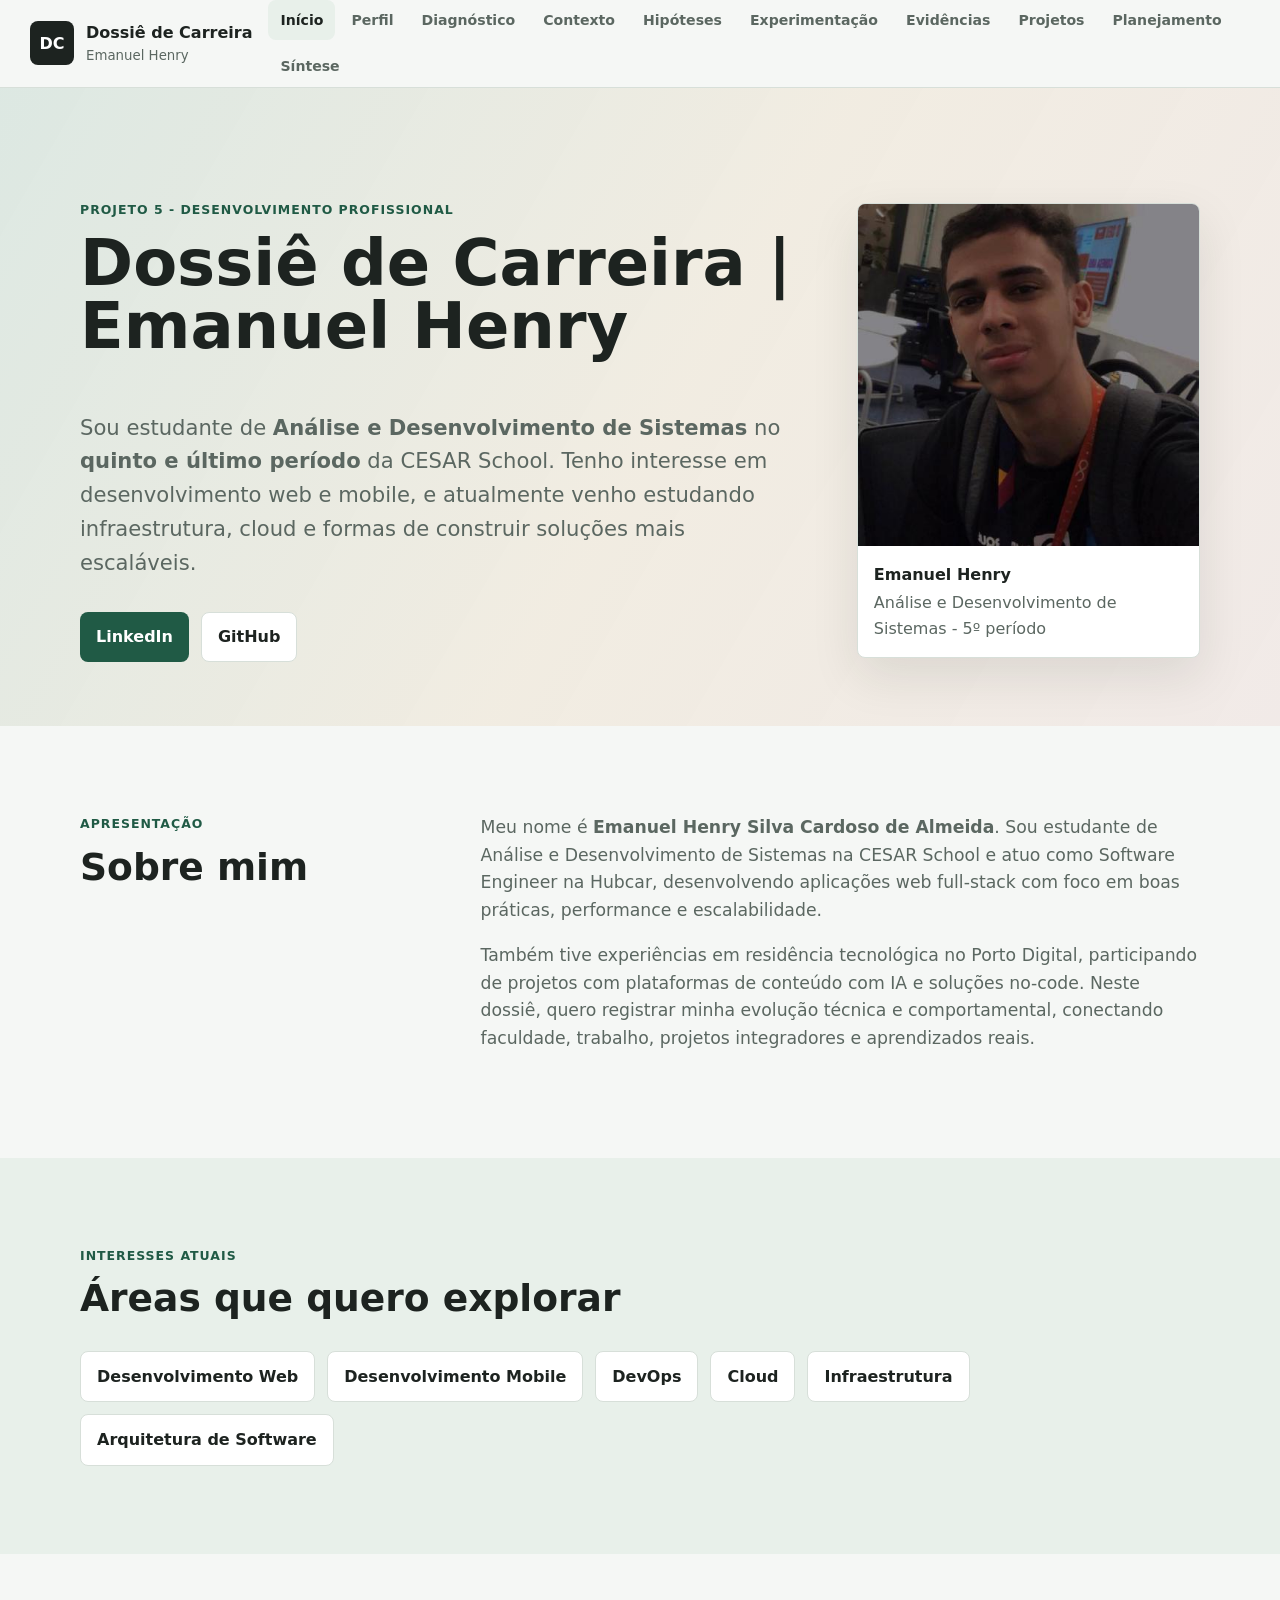
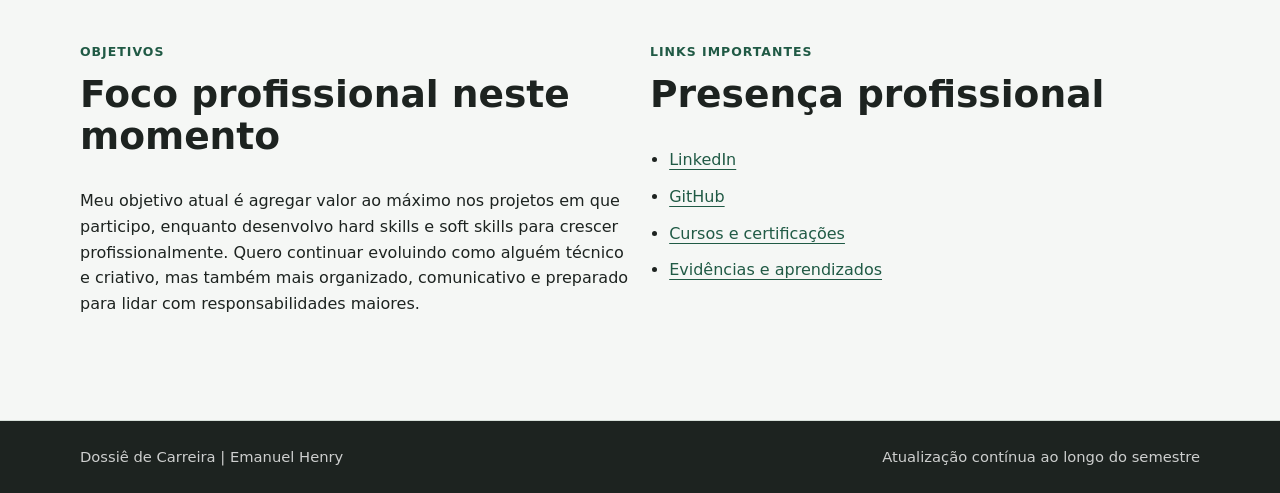
==== index.html @ 94f61503 "first commit" ====
<!doctype html>
<html lang="pt-BR">
  <head>
    <meta charset="utf-8">
    <meta name="viewport" content="width=device-width, initial-scale=1">
    <meta
      name="description"
      content="Dossiê de Carreira desenvolvido para registrar trajetória acadêmica, profissional e comportamental."
    >
    <title>Dossiê de Carreira | Emanuel Henry</title>
    <link rel="stylesheet" href="assets/styles.css">
  </head>
  <body>
    <a class="skip-link" href="#conteudo">Ir para o conteúdo</a>

    <header class="site-header">
      <div class="container header-inner">
        <a class="brand" href="index.html" aria-label="Página inicial">
          <span class="brand-mark">DC</span>
          <span>
            <strong>Dossiê de Carreira</strong>
            <small>Emanuel Henry</small>
          </span>
        </a>

        <nav class="site-nav" aria-label="Navegação principal">
          <a aria-current="page" href="index.html">Início</a>
          <a href="perfil-profissional.html">Perfil</a>
          <a href="diagnostico-profissional.html">Diagnóstico</a>
          <a href="contexto-empregabilidade.html">Contexto</a>
          <a href="hipoteses-desenvolvimento.html">Hipóteses</a>
          <a href="experimentacao-pratica.html">Experimentação</a>
          <a href="evidencias-aprendizados.html">Evidências</a>
          <a href="projetos-percurso-academico.html">Projetos</a>
          <a href="planejamento-pos-faculdade.html">Planejamento</a>
          <a href="sintese-final.html">Síntese</a>
        </nav>
      </div>
    </header>

    <main id="conteudo">
      <section class="hero">
        <div class="container hero-grid">
          <div class="hero-copy">
            <p class="eyebrow">Projeto 5 - Desenvolvimento Profissional</p>
            <h1>Dossiê de Carreira | Emanuel Henry</h1>
            <p class="lead">
              Sou estudante de <strong>Análise e Desenvolvimento de Sistemas</strong>
              no <strong>quinto e último período</strong> da CESAR School. Tenho
              interesse em desenvolvimento web e mobile, e atualmente venho
              estudando infraestrutura, cloud e formas de construir soluções
              mais escaláveis.
            </p>
            <div class="hero-actions" aria-label="Links principais">
              <a class="button primary" href="https://www.linkedin.com/in/emanuel-henry-3728a9303" target="_blank" rel="noreferrer">LinkedIn</a>
              <a class="button secondary" href="https://github.com/henryzera" target="_blank" rel="noreferrer">GitHub</a>
            </div>
          </div>

          <figure class="profile-panel">
            <img src="assets/profile.jpeg" alt="Foto profissional de Emanuel Henry">
            <figcaption>
              <strong>Emanuel Henry</strong>
              <span>Análise e Desenvolvimento de Sistemas - 5º período</span>
            </figcaption>
          </figure>
        </div>
      </section>

      <section class="section">
        <div class="container split">
          <div>
            <p class="section-kicker">Apresentação</p>
            <h2>Sobre mim</h2>
          </div>
          <div class="prose">
            <p>
              Meu nome é <strong>Emanuel Henry Silva Cardoso de Almeida</strong>.
              Sou estudante de Análise e Desenvolvimento de Sistemas na CESAR
              School e atuo como Software Engineer na Hubcar, desenvolvendo
              aplicações web full-stack com foco em boas práticas, performance e
              escalabilidade.
            </p>
            <p>
              Também tive experiências em residência tecnológica no Porto
              Digital, participando de projetos com plataformas de conteúdo com
              IA e soluções no-code. Neste dossiê, quero registrar minha evolução
              técnica e comportamental, conectando faculdade, trabalho, projetos
              integradores e aprendizados reais.
            </p>
          </div>
        </div>
      </section>

      <section class="section alt">
        <div class="container">
          <div class="section-heading">
            <p class="section-kicker">Interesses atuais</p>
            <h2>Áreas que quero explorar</h2>
          </div>

          <div class="tag-grid" aria-label="Áreas de interesse">
            <span>Desenvolvimento Web</span>
            <span>Desenvolvimento Mobile</span>
            <span>DevOps</span>
            <span>Cloud</span>
            <span>Infraestrutura</span>
            <span>Arquitetura de Software</span>
          </div>
        </div>
      </section>

      <section class="section">
        <div class="container two-columns">
          <article>
            <p class="section-kicker">Objetivos</p>
            <h2>Foco profissional neste momento</h2>
            <p>
              Meu objetivo atual é agregar valor ao máximo nos projetos em que
              participo, enquanto desenvolvo hard skills e soft skills para
              crescer profissionalmente. Quero continuar evoluindo como alguém
              técnico e criativo, mas também mais organizado, comunicativo e
              preparado para lidar com responsabilidades maiores.
            </p>
          </article>

          <article>
            <p class="section-kicker">Links importantes</p>
            <h2>Presença profissional</h2>
            <ul class="link-list">
              <li><a href="https://www.linkedin.com/in/emanuel-henry-3728a9303" target="_blank" rel="noreferrer">LinkedIn</a></li>
              <li><a href="https://github.com/henryzera" target="_blank" rel="noreferrer">GitHub</a></li>
              <li><a href="perfil-profissional.html#certificacoes">Cursos e certificações</a></li>
              <li><a href="evidencias-aprendizados.html">Evidências e aprendizados</a></li>
            </ul>
          </article>
        </div>
      </section>
    </main>

    <footer class="site-footer">
      <div class="container footer-inner">
        <span>Dossiê de Carreira | Emanuel Henry</span>
        <span>Atualização contínua ao longo do semestre</span>
      </div>
    </footer>
  </body>
</html>
---- assets/styles.css ----
:root {
  --bg: #f5f7f5;
  --surface: #ffffff;
  --surface-alt: #e8f0ea;
  --ink: #1d2320;
  --muted: #5b6761;
  --line: #d7dfd9;
  --green: #2f7d5e;
  --green-dark: #205a45;
  --amber: #d08b36;
  --red: #bf4b45;
  --focus: #1c72b8;
  --shadow: 0 18px 48px rgba(29, 35, 32, 0.1);
  --radius: 8px;
  --max: 1120px;
}

* {
  box-sizing: border-box;
}

html {
  scroll-behavior: smooth;
}

body {
  margin: 0;
  background: var(--bg);
  color: var(--ink);
  font-family: Inter, ui-sans-serif, system-ui, -apple-system, BlinkMacSystemFont, "Segoe UI", sans-serif;
  line-height: 1.6;
}

img {
  display: block;
  max-width: 100%;
}

a {
  color: var(--green-dark);
  text-decoration-thickness: 0.08em;
  text-underline-offset: 0.22em;
}

a:hover {
  color: var(--red);
}

a:focus-visible,
button:focus-visible {
  outline: 3px solid var(--focus);
  outline-offset: 3px;
}

h1,
h2,
h3,
p {
  margin-top: 0;
}

h1 {
  max-width: 780px;
  font-size: clamp(2.35rem, 5vw, 4.75rem);
  line-height: 0.98;
  letter-spacing: 0;
}

h2 {
  font-size: clamp(1.55rem, 3vw, 2.35rem);
  line-height: 1.1;
  letter-spacing: 0;
}

h3 {
  font-size: 1.05rem;
  line-height: 1.25;
}

table {
  width: 100%;
  border-collapse: collapse;
  min-width: 740px;
}

th,
td {
  border-bottom: 1px solid var(--line);
  padding: 1rem;
  text-align: left;
  vertical-align: top;
}

th {
  background: var(--surface-alt);
  color: var(--ink);
  font-size: 0.82rem;
  text-transform: uppercase;
}

.skip-link {
  position: fixed;
  top: 0.75rem;
  left: 0.75rem;
  z-index: 20;
  transform: translateY(-160%);
  background: var(--ink);
  color: #fff;
  padding: 0.7rem 1rem;
  border-radius: var(--radius);
}

.skip-link:focus {
  transform: translateY(0);
}

.container {
  width: min(100% - 2rem, var(--max));
  margin-inline: auto;
}

.narrow {
  width: min(100% - 2rem, 820px);
}

.site-header {
  position: sticky;
  top: 0;
  z-index: 10;
  background: rgba(245, 247, 245, 0.94);
  border-bottom: 1px solid var(--line);
  backdrop-filter: blur(12px);
}

.site-header .container {
  width: min(100% - 2rem, 1220px);
}

.header-inner {
  display: flex;
  align-items: center;
  justify-content: space-between;
  gap: 1rem;
  min-height: 82px;
}

.brand {
  display: inline-flex;
  align-items: center;
  gap: 0.75rem;
  color: var(--ink);
  text-decoration: none;
  flex: 0 0 auto;
}

.brand-mark {
  display: grid;
  width: 44px;
  height: 44px;
  place-items: center;
  border-radius: var(--radius);
  background: var(--ink);
  color: #fff;
  font-weight: 800;
}

.brand strong,
.brand small {
  display: block;
}

.brand small {
  color: var(--muted);
}

.site-nav {
  display: flex;
  align-items: center;
  justify-content: flex-start;
  gap: 0.25rem;
  row-gap: 0.4rem;
  flex: 1 1 auto;
  min-width: 0;
  flex-wrap: wrap;
  overflow-x: visible;
  scrollbar-width: thin;
}

.site-nav a {
  flex: 0 0 auto;
  border-radius: var(--radius);
  color: var(--muted);
  font-size: 0.88rem;
  font-weight: 700;
  padding: 0.55rem 0.75rem;
  text-decoration: none;
}

.site-nav a:hover,
.site-nav a[aria-current="page"] {
  background: var(--surface-alt);
  color: var(--ink);
}

.hero {
  padding: clamp(4rem, 9vw, 7rem) 0 4rem;
  background:
    linear-gradient(120deg, rgba(47, 125, 94, 0.12), rgba(208, 139, 54, 0.1) 52%, rgba(191, 75, 69, 0.08)),
    var(--bg);
}

.hero-grid {
  display: grid;
  grid-template-columns: minmax(0, 1.35fr) minmax(280px, 0.65fr);
  gap: clamp(2rem, 5vw, 4rem);
  align-items: center;
}

.hero-copy {
  max-width: 820px;
}

.eyebrow,
.section-kicker {
  color: var(--green-dark);
  font-size: 0.78rem;
  font-weight: 800;
  letter-spacing: 0.08em;
  text-transform: uppercase;
}

.lead {
  max-width: 760px;
  color: var(--muted);
  font-size: clamp(1.1rem, 2vw, 1.32rem);
}

.hero-actions {
  display: flex;
  flex-wrap: wrap;
  gap: 0.75rem;
  margin-top: 2rem;
}

.button {
  display: inline-flex;
  align-items: center;
  justify-content: center;
  min-height: 44px;
  border-radius: var(--radius);
  font-weight: 800;
  padding: 0.72rem 1rem;
  text-decoration: none;
}

.button.primary {
  background: var(--green-dark);
  color: #fff;
}

.button.secondary {
  background: var(--surface);
  color: var(--ink);
  border: 1px solid var(--line);
}

.profile-panel {
  margin: 0;
  overflow: hidden;
  border: 1px solid var(--line);
  border-radius: var(--radius);
  background: var(--surface);
  box-shadow: var(--shadow);
}

.profile-panel img {
  width: 100%;
  aspect-ratio: 1;
  object-fit: cover;
}

.profile-panel figcaption {
  display: grid;
  gap: 0.2rem;
  padding: 1rem;
}

.profile-panel span {
  color: var(--muted);
}

.section,
.page-intro {
  padding: clamp(3rem, 7vw, 5.5rem) 0;
}

.page-intro {
  background: linear-gradient(120deg, rgba(47, 125, 94, 0.14), rgba(208, 139, 54, 0.08)), var(--bg);
  border-bottom: 1px solid var(--line);
}

.alt {
  background: var(--surface-alt);
}

.split {
  display: grid;
  grid-template-columns: minmax(220px, 0.45fr) minmax(0, 1fr);
  gap: clamp(2rem, 6vw, 5rem);
}

.prose {
  color: var(--muted);
  font-size: 1.08rem;
}

.section-heading {
  margin-bottom: 1.5rem;
}

.tag-grid {
  display: flex;
  flex-wrap: wrap;
  gap: 0.75rem;
}

.tag-grid span {
  border: 1px solid var(--line);
  border-radius: var(--radius);
  background: var(--surface);
  color: var(--ink);
  font-weight: 800;
  padding: 0.75rem 1rem;
}

.two-columns,
.content-grid,
.milestone-grid,
.evidence-grid,
.path-grid,
.comparison {
  display: grid;
  gap: 1.25rem;
}

.two-columns,
.comparison {
  grid-template-columns: repeat(2, minmax(0, 1fr));
}

.content-grid {
  grid-template-columns: 240px minmax(0, 1fr);
  align-items: start;
}

.milestone-grid,
.evidence-grid,
.path-grid {
  grid-template-columns: repeat(3, minmax(0, 1fr));
}

.path-grid {
  grid-template-columns: repeat(4, minmax(0, 1fr));
}

.content-block,
.question-block,
.milestone,
.evidence-card,
.path-grid article,
.comparison article,
.soft-grid article,
.project-entry {
  border: 1px solid var(--line);
  border-radius: var(--radius);
  background: var(--surface);
  padding: clamp(1.1rem, 3vw, 1.5rem);
}

.content-block > :last-child,
.question-block > :last-child,
.milestone > :last-child,
.evidence-card > :last-child,
.path-grid article > :last-child,
.comparison article > :last-child,
.soft-grid article > :last-child,
.project-entry > :last-child {
  margin-bottom: 0;
}

.project-entry + .project-entry {
  margin-top: 1rem;
}

.stack,
.question-list {
  display: grid;
  gap: 1.25rem;
}

.toc {
  position: sticky;
  top: 104px;
  display: grid;
  gap: 0.35rem;
  border-left: 3px solid var(--green);
  padding-left: 1rem;
}

.toc a {
  color: var(--muted);
  font-weight: 700;
  text-decoration: none;
}

.toc a:hover {
  color: var(--green-dark);
}

.info-list {
  display: grid;
  grid-template-columns: repeat(2, minmax(0, 1fr));
  gap: 1rem;
  margin: 0;
}

.info-list div {
  border-bottom: 1px solid var(--line);
  padding-bottom: 0.8rem;
}

.info-list dt {
  color: var(--muted);
  font-size: 0.8rem;
  font-weight: 800;
  text-transform: uppercase;
}

.info-list dd {
  margin: 0.2rem 0 0;
  font-weight: 800;
}

.check-list,
.link-list {
  display: grid;
  gap: 0.7rem;
  margin: 0;
  padding-left: 1.2rem;
}

.check-list li::marker {
  color: var(--green);
}

.table-wrap {
  overflow-x: auto;
  border: 1px solid var(--line);
  border-radius: var(--radius);
  background: var(--surface);
}

.milestone span,
.timeline-item span,
.comparison span {
  color: var(--red);
  font-size: 0.76rem;
  font-weight: 900;
  letter-spacing: 0.08em;
  text-transform: uppercase;
}

.soft-grid {
  display: grid;
  grid-template-columns: repeat(3, minmax(0, 1fr));
  gap: 1rem;
}

.evidence-thumb {
  display: grid;
  min-height: 130px;
  place-items: center;
  margin-bottom: 1rem;
  border: 1px dashed var(--green);
  border-radius: var(--radius);
  background: var(--surface-alt);
  color: var(--green-dark);
  font-weight: 900;
}

.timeline {
  display: grid;
  gap: 0;
}

.timeline-item {
  position: relative;
  padding: 0 0 2rem 2rem;
  border-left: 3px solid var(--green);
}

.timeline-item::before {
  position: absolute;
  top: 0.2rem;
  left: -0.55rem;
  width: 0.9rem;
  height: 0.9rem;
  border: 3px solid var(--bg);
  border-radius: 50%;
  background: var(--amber);
  content: "";
}

.timeline-item:last-child {
  padding-bottom: 0;
}

.site-footer {
  border-top: 1px solid var(--line);
  background: var(--ink);
  color: #fff;
  padding: 1.5rem 0;
}

.footer-inner {
  display: flex;
  justify-content: space-between;
  gap: 1rem;
  color: rgba(255, 255, 255, 0.78);
  font-size: 0.92rem;
}

@media (max-width: 920px) {
  .header-inner {
    align-items: flex-start;
    flex-direction: column;
    padding: 1rem 0;
  }

  .site-nav {
    justify-content: flex-start;
    width: 100%;
    flex-wrap: nowrap;
    overflow-x: auto;
  }

  .hero-grid,
  .split,
  .two-columns,
  .content-grid,
  .comparison,
  .milestone-grid,
  .evidence-grid,
  .path-grid,
  .soft-grid {
    grid-template-columns: 1fr;
  }

  .profile-panel {
    max-width: 420px;
  }

  .toc {
    position: static;
    grid-template-columns: repeat(2, minmax(0, 1fr));
  }
}

@media (max-width: 560px) {
  .container,
  .narrow {
    width: min(100% - 1rem, var(--max));
  }

  h1 {
    font-size: 2.25rem;
  }

  .brand {
    align-items: flex-start;
  }

  .brand-mark {
    width: 40px;
    height: 40px;
  }

  .site-nav a {
    padding: 0.52rem 0.62rem;
  }

  .hero,
  .section,
  .page-intro {
    padding-block: 2.75rem;
  }

  .hero-actions,
  .footer-inner {
    flex-direction: column;
  }

  .button {
    width: 100%;
  }

  .toc,
  .info-list {
    grid-template-columns: 1fr;
  }
}
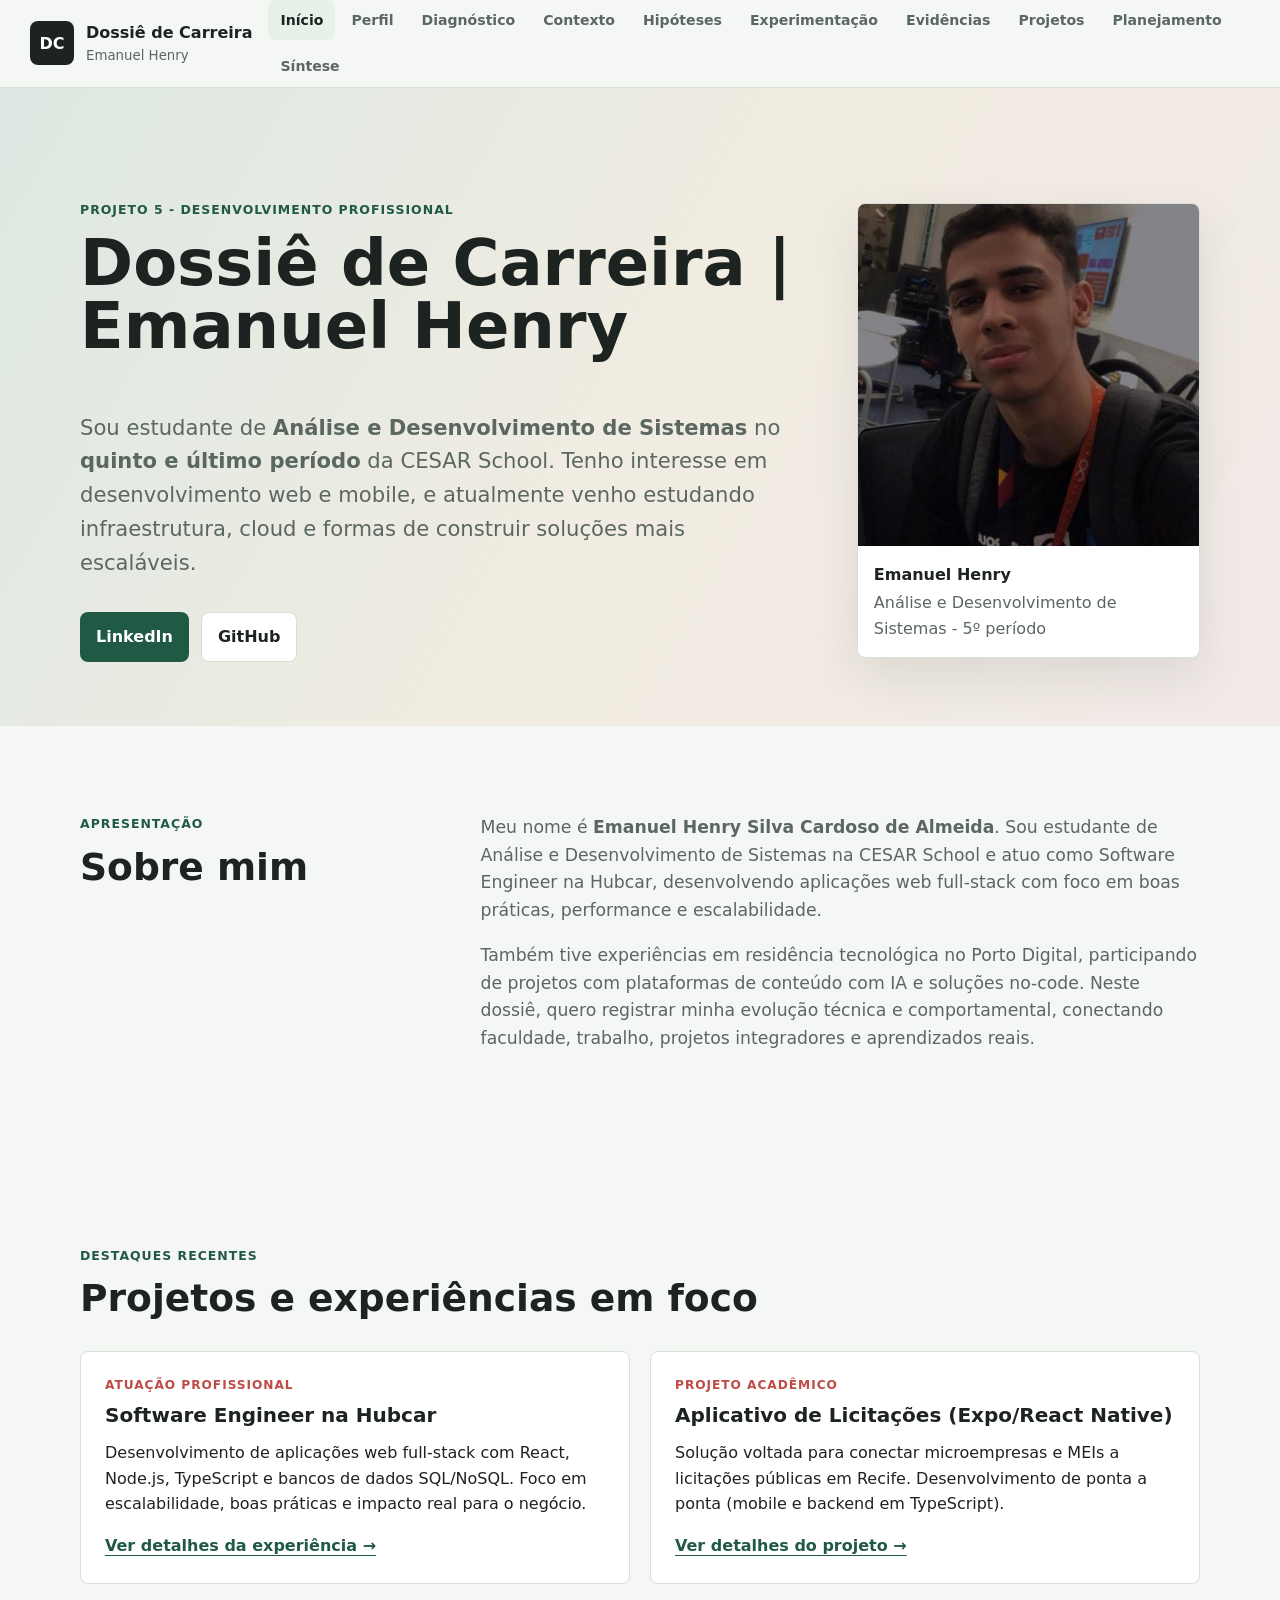
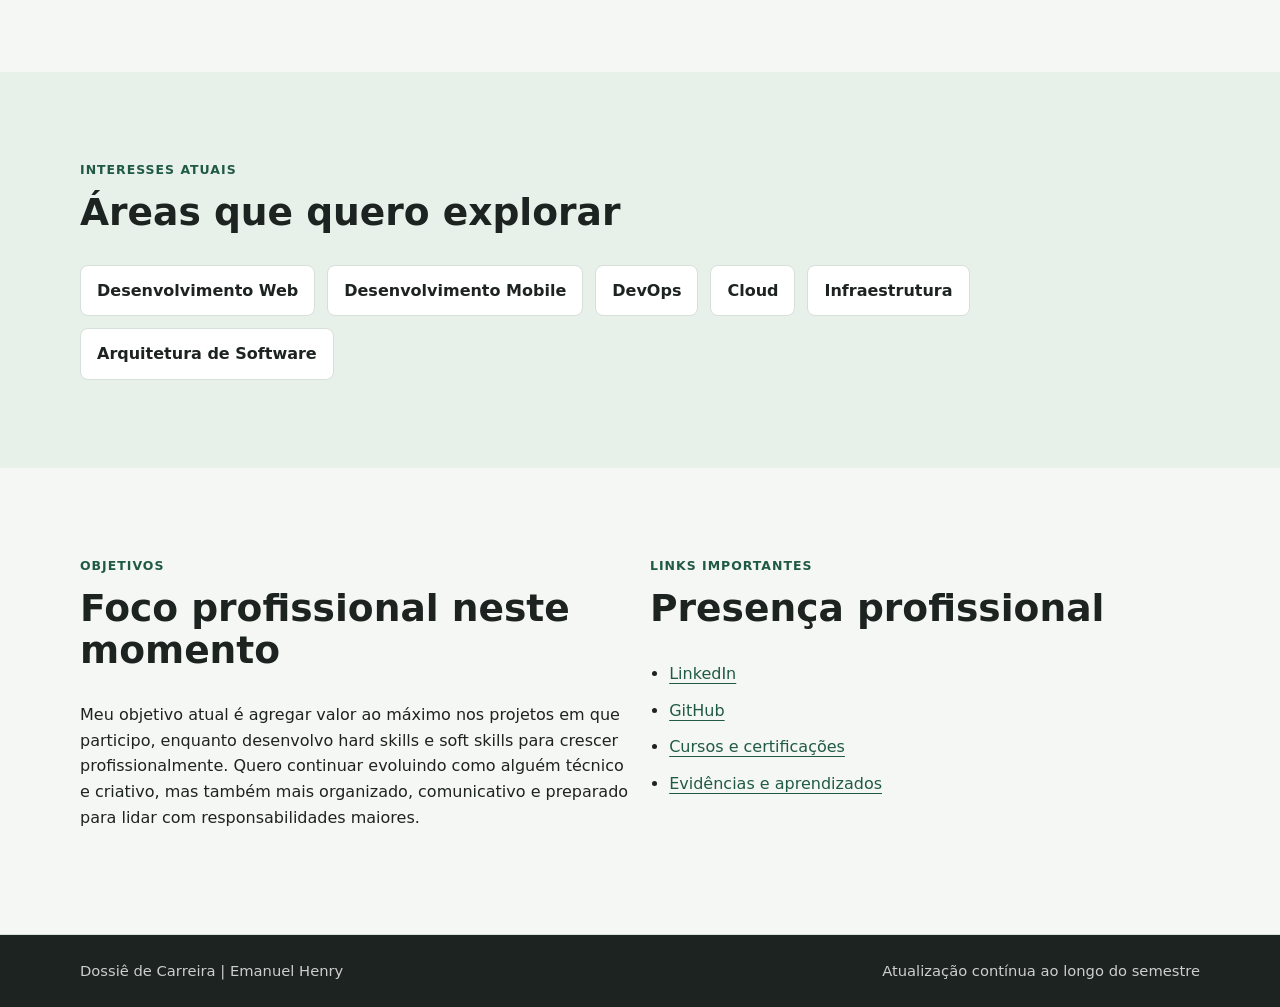
==== commit 2bbc79f4: "feat: 26/05 classwork" ====
--- a/index.html
+++ b/index.html
@@ -92,6 +92,29 @@
         </div>
       </section>
 
+      <section class="section">
+        <div class="container">
+          <div class="section-heading">
+            <p class="section-kicker">Destaques recentes</p>
+            <h2>Projetos e experiências em foco</h2>
+          </div>
+          <div class="two-columns">
+            <article class="content-block">
+              <span style="color: var(--red); font-size: 0.76rem; font-weight: 900; letter-spacing: 0.08em; text-transform: uppercase; display: block; margin-bottom: 0.5rem;">Atuação Profissional</span>
+              <h3 style="font-size: 1.25rem; margin-bottom: 0.75rem;">Software Engineer na Hubcar</h3>
+              <p style="margin-bottom: 1rem;">Desenvolvimento de aplicações web full-stack com React, Node.js, TypeScript e bancos de dados SQL/NoSQL. Foco em escalabilidade, boas práticas e impacto real para o negócio.</p>
+              <a href="perfil-profissional.html#experiencias" style="font-weight: 700;">Ver detalhes da experiência &rarr;</a>
+            </article>
+            <article class="content-block">
+              <span style="color: var(--red); font-size: 0.76rem; font-weight: 900; letter-spacing: 0.08em; text-transform: uppercase; display: block; margin-bottom: 0.5rem;">Projeto Acadêmico</span>
+              <h3 style="font-size: 1.25rem; margin-bottom: 0.75rem;">Aplicativo de Licitações (Expo/React Native)</h3>
+              <p style="margin-bottom: 1rem;">Solução voltada para conectar microempresas e MEIs a licitações públicas em Recife. Desenvolvimento de ponta a ponta (mobile e backend em TypeScript).</p>
+              <a href="projetos-percurso-academico.html#projeto-atual" style="font-weight: 700;">Ver detalhes do projeto &rarr;</a>
+            </article>
+          </div>
+        </div>
+      </section>
+
       <section class="section alt">
         <div class="container">
           <div class="section-heading">
